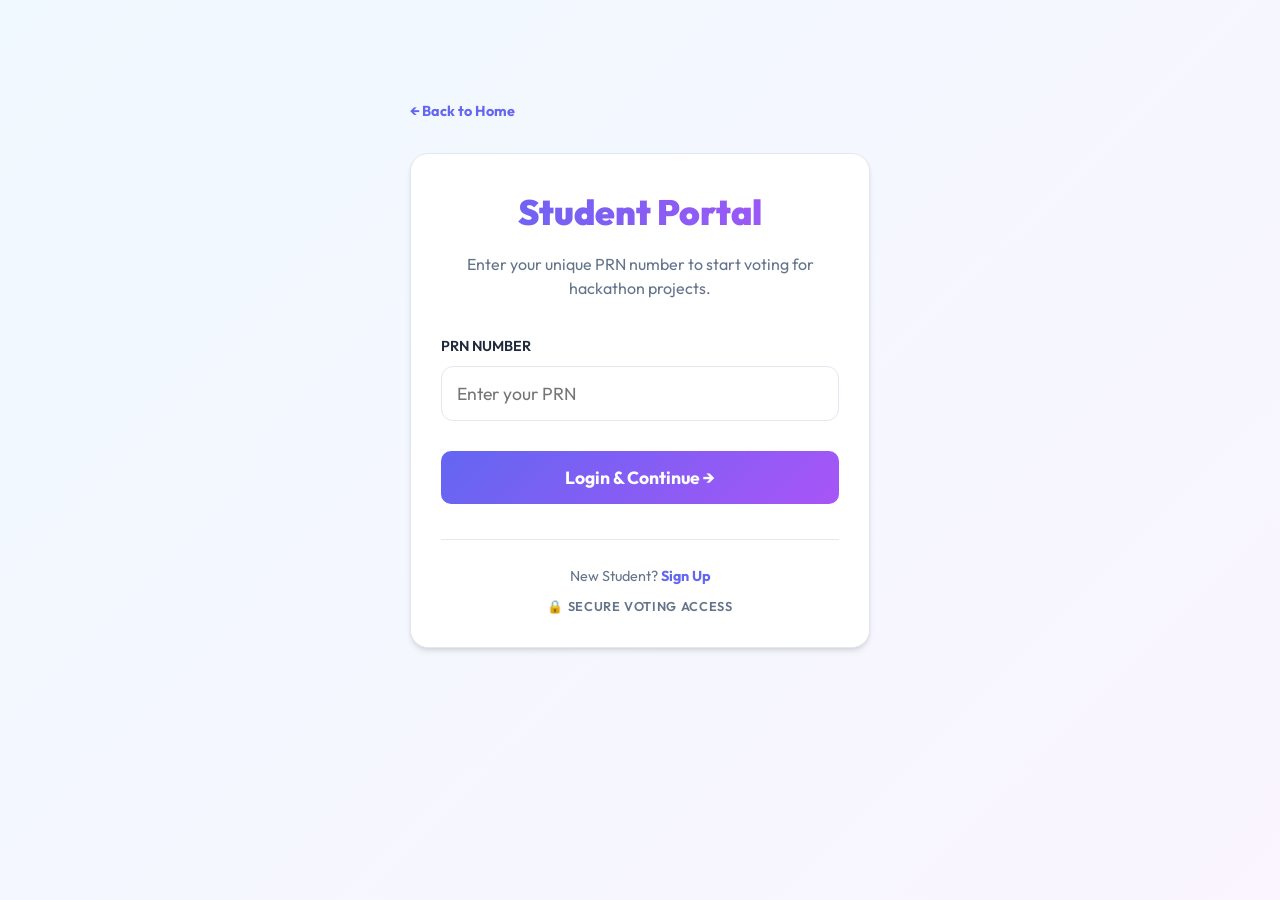
==== frontend/dashboard.html @ 2f5ead11 "dashboard" ====
<!DOCTYPE html>
<html lang="en">
<head>
    <meta charset="UTF-8">
    <meta name="viewport" content="width=device-width, initial-scale=1.0">
    <title>Voting Dashboard - Hackathon 2026</title>
    <link rel="stylesheet" href="css/index.css">
    <link rel="stylesheet" href="css/dashboard_new.css">
    <link rel="preconnect" href="https://fonts.googleapis.com">
    <link rel="preconnect" href="https://fonts.gstatic.com" crossorigin>
    <link href="https://fonts.googleapis.com/css2?family=Outfit:wght@300;400;600;900&display=swap" rel="stylesheet">
    <link rel="stylesheet" href="https://cdnjs.cloudflare.com/ajax/libs/font-awesome/6.4.0/css/all.min.css">
</head>
<body class="dashboard-page">
    <div id="toast-container"></div>

    <div class="container" style="max-width: 1400px;">
        <nav class="dashboard-nav">
            <div class="logo gradient-text" style="font-size: 1.6rem; letter-spacing: -0.02em;">HACKVOTE</div>
            <div id="user-info" style="display: flex; align-items: center; gap: 20px; color: var(--text-muted);">
                <div style="background: #f1f5f9; padding: 6px 14px; font-size: 0.85rem; border-radius: 8px; border: 1px solid var(--border-color); color: var(--text-main); font-weight: 600;">
                    PRN: <span id="display-prn" style="color: var(--primary)"></span>
                </div>
                <button id="logout-btn" class="btn btn-outline" style="padding: 8px 18px; font-size: 0.85rem; border-radius: 8px;">Logout</button>
            </div>
        </nav>

        <header style="margin-bottom: 40px; text-align: center; display: flex; flex-direction: column; align-items: center;">
            <!-- Welcome Profile Card -->
            <div class="card staggered-entry" style="width: 100%; max-width: 800px; padding: 30px; border-radius: 20px; display: flex; align-items: center; gap: 25px; margin-bottom: 40px; text-align: left;">
                <div style="width: 60px; height: 60px; background: var(--primary); color: white; border-radius: 15px; display: flex; align-items: center; justify-content: center; font-size: 1.8rem; box-shadow: 0 10px 20px rgba(99, 102, 241, 0.2);">
                    <i class="fas fa-user-graduate"></i>
                </div>
                <div>
                    <h1 id="display-name" style="font-size: 2.2rem; font-weight: 800; color: var(--text-main); margin-bottom: 5px;">Welcome, Student</h1>
                    <div style="display: flex; gap: 15px; font-size: 0.95rem; color: var(--text-muted); font-weight: 600;">
                        <span><i class="fas fa-university" style="margin-right: 5px;"></i> <span id="displayBranch">---</span></span>
                        <span><i class="fas fa-calendar-alt" style="margin-right: 5px;"></i> <span id="displayYear">---</span></span>
                    </div>
                </div>
            </div>

            <h2 class="gradient-text staggered-entry" style="font-size: 2.4rem; margin-bottom: 20px; font-weight: 900; animation-delay: 0.1s;">Hackathon Projects</h2>
            
            <div class="progress-container-card staggered-entry" style="margin-top: 40px; animation-delay: 0.1s;">
                <h3 style="margin-bottom: 12px; font-size: 0.85rem; text-transform: uppercase; letter-spacing: 0.1em; color: var(--text-muted); font-weight: 800;">Voting Progress</h3>
                
                <div class="progress-stats" style="margin-bottom: 8px;">
                    <p id="progress-text" style="color: var(--text-muted); font-size: 0.95rem; font-weight: 600;">You have voted for 0 / 70 teams</p>
                    <div class="progress-percent" id="progress-percent-text">0%</div>
                </div>

                <div class="voting-progress-bar">
                    <div id="progress-indicator" class="progress-fill"></div>
                </div>
            </div>
            
            <div class="staggered-entry" style="display: flex; justify-content: center; animation-delay: 0.2s;">
                <div class="search-wrapper">
                    <i class="fas fa-search"></i>
                    <input type="text" id="search-projects" placeholder="Search by team name..." oninput="filterTeams()">
                </div>
            </div>
        </header>

        <main>
            <div id="projectsContainer" class="projects-grid">
                <!-- Project cards will be injected here by dashboard.js -->
                <div class="loader-container">
                    <div class="complex-loader"></div>
                    <p style="color: var(--text-muted); font-weight: 600;">Discovering innovative projects...</p>
                </div>
            </div>
        </main>
    </div>

    <script src="js/main.js"></script>
    <script src="js/dashboard.js"></script>
</body>
</html>
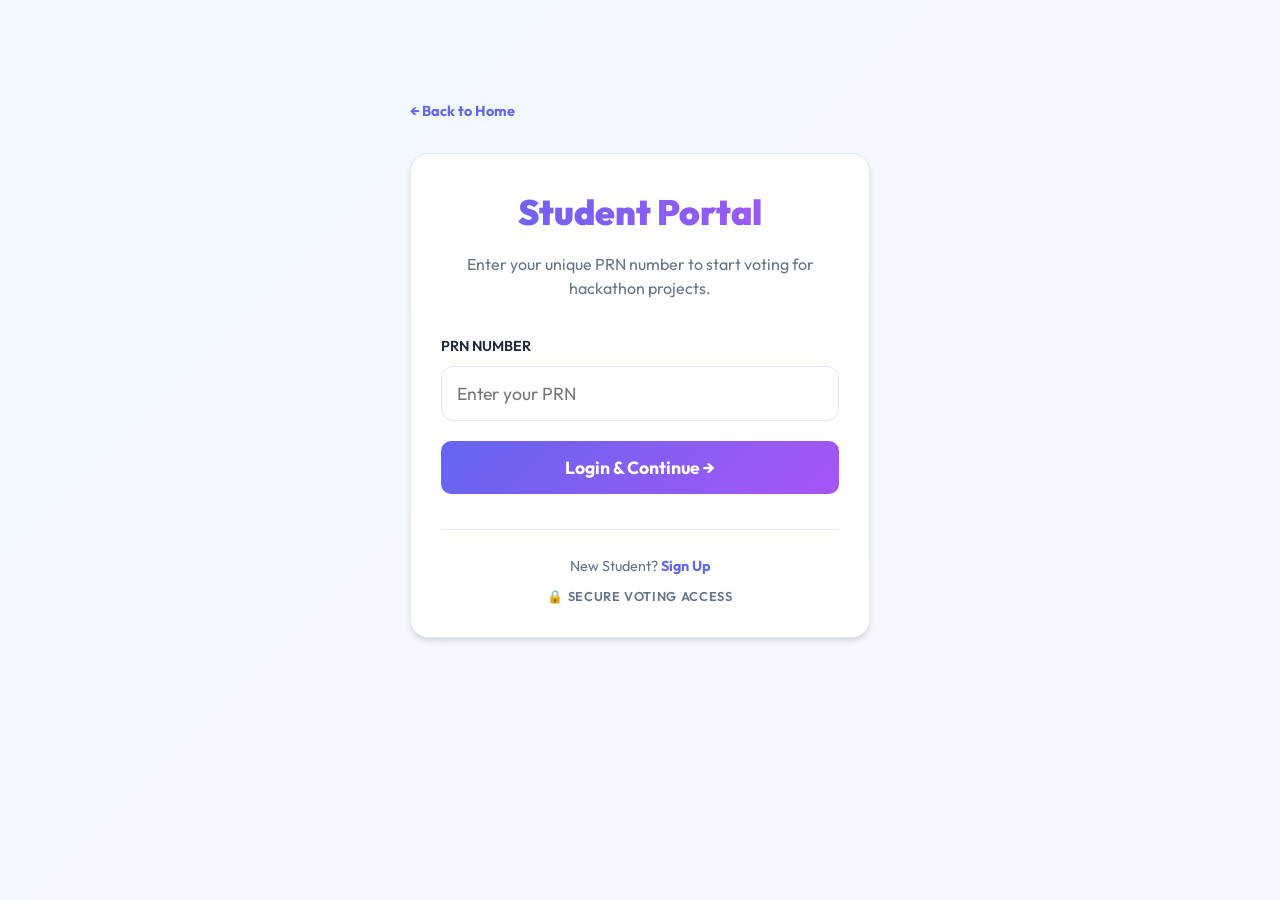
==== commit 3fd3c033: "del" ====
--- a/frontend/dashboard.html
+++ b/frontend/dashboard.html
@@ -5,6 +5,7 @@
     <meta name="viewport" content="width=device-width, initial-scale=1.0">
     <title>Voting Dashboard - Hackathon 2026</title>
     <link rel="stylesheet" href="css/index.css">
+    <link rel="stylesheet" href="css/global.css">
     <link rel="stylesheet" href="css/dashboard_new.css">
     <link rel="preconnect" href="https://fonts.googleapis.com">
     <link rel="preconnect" href="https://fonts.gstatic.com" crossorigin>
@@ -25,40 +26,51 @@
             </div>
         </nav>
 
-        <header style="margin-bottom: 40px; text-align: center; display: flex; flex-direction: column; align-items: center;">
+        <header style="margin-bottom: 40px;">
             <!-- Welcome Profile Card -->
-            <div class="card staggered-entry" style="width: 100%; max-width: 800px; padding: 30px; border-radius: 20px; display: flex; align-items: center; gap: 25px; margin-bottom: 40px; text-align: left;">
-                <div style="width: 60px; height: 60px; background: var(--primary); color: white; border-radius: 15px; display: flex; align-items: center; justify-content: center; font-size: 1.8rem; box-shadow: 0 10px 20px rgba(99, 102, 241, 0.2);">
-                    <i class="fas fa-user-graduate"></i>
-                </div>
-                <div>
-                    <h1 id="display-name" style="font-size: 2.2rem; font-weight: 800; color: var(--text-main); margin-bottom: 5px;">Welcome, Student</h1>
-                    <div style="display: flex; gap: 15px; font-size: 0.95rem; color: var(--text-muted); font-weight: 600;">
-                        <span><i class="fas fa-university" style="margin-right: 5px;"></i> <span id="displayBranch">---</span></span>
-                        <span><i class="fas fa-calendar-alt" style="margin-right: 5px;"></i> <span id="displayYear">---</span></span>
+            <div class="profile-card staggered-entry" style="animation-delay: 0.1s;">
+                <div class="user-badge-container">
+                    <div class="user-avatar-placeholder">
+                        <i class="fas fa-user-graduate"></i>
+                    </div>
+                    <div class="user-profile-details">
+                        <h2 style="font-size: 1.8rem; font-weight: 800; color: var(--text-main); margin-bottom: 4px;">
+                            Welcome, <span id="display-name" class="gradient-text">Student</span>
+                        </h2>
+                        <div class="student-meta" style="display: flex; gap: 15px; color: var(--text-muted); font-size: 0.9rem; font-weight: 600;">
+                            <span><i class="fas fa-university" style="margin-right: 6px; opacity: 0.7;"></i><span id="displayBranch">Branch: IT</span></span>
+                            <span><i class="fas fa-calendar-alt" style="margin-right: 6px; opacity: 0.7;"></i><span id="displayYear">Year: Second Year</span></span>
+                        </div>
                     </div>
                 </div>
             </div>
 
-            <h2 class="gradient-text staggered-entry" style="font-size: 2.4rem; margin-bottom: 20px; font-weight: 900; animation-delay: 0.1s;">Hackathon Projects</h2>
-            
-            <div class="progress-container-card staggered-entry" style="margin-top: 40px; animation-delay: 0.1s;">
-                <h3 style="margin-bottom: 12px; font-size: 0.85rem; text-transform: uppercase; letter-spacing: 0.1em; color: var(--text-muted); font-weight: 800;">Voting Progress</h3>
+            <!-- New Multi-Stat Voting Progress Tracker -->
+            <div class="progress-container-card staggered-entry" style="animation-delay: 0.2s; margin-top: 25px;">
+                <div class="progress-header" style="text-align: center; margin-bottom: 20px;">
+                    <h3 style="font-size: 0.85rem; text-transform: uppercase; letter-spacing: 0.15em; color: var(--text-muted); font-weight: 800;">Voting Progress</h3>
+                </div>
                 
-                <div class="progress-stats" style="margin-bottom: 8px;">
-                    <p id="progress-text" style="color: var(--text-muted); font-size: 0.95rem; font-weight: 600;">You have voted for 0 / 70 teams</p>
-                    <div class="progress-percent" id="progress-percent-text">0%</div>
+                <div class="progress-stats-row" style="display: flex; justify-content: space-between; align-items: flex-end; margin-bottom: 12px;">
+                    <div class="stat-group">
+                        <p id="progress-text" style="color: var(--text-main); font-size: 1rem; font-weight: 700; margin-bottom: 2px;">You have voted for 0 / 70 teams</p>
+                        <p style="font-size: 0.8rem; color: var(--text-muted); font-weight: 500;">Support your fellow innovators by casting all votes</p>
+                    </div>
+                    <div class="progress-percent" id="progress-percent-text" style="font-size: 1.5rem; font-weight: 900; color: var(--primary);">0%</div>
                 </div>
 
-                <div class="voting-progress-bar">
-                    <div id="progress-indicator" class="progress-fill"></div>
+                <div class="voting-progress-bar" style="height: 10px; background: #f1f5f9; border-radius: 20px; overflow: hidden;">
+                    <div id="progress-indicator" class="progress-fill" style="width: 0%; height: 100%; border-radius: 20px;"></div>
                 </div>
             </div>
             
-            <div class="staggered-entry" style="display: flex; justify-content: center; animation-delay: 0.2s;">
-                <div class="search-wrapper">
-                    <i class="fas fa-search"></i>
-                    <input type="text" id="search-projects" placeholder="Search by team name..." oninput="filterTeams()">
+            <div class="staggered-entry" style="text-align: center; margin-top: 45px; animation-delay: 0.3s;">
+                <h2 style="font-size: 1.8rem; font-weight: 900; color: var(--text-main); margin-bottom: 25px; letter-spacing: -0.02em;">Hackathon Projects</h2>
+                <div style="display: flex; justify-content: center;">
+                    <div class="search-wrapper">
+                        <i class="fas fa-search"></i>
+                        <input type="text" id="search-projects" placeholder="Search by team name..." oninput="filterTeams()">
+                    </div>
                 </div>
             </div>
         </header>
--- a/frontend/css/global.css
+++ b/frontend/css/global.css
@@ -0,0 +1,343 @@
+/* Global Theme Variables - SaaS Light Style */
+:root {
+    --primary: #6366f1;
+    --primary-light: #818cf8;
+    --primary-dark: #4f46e5;
+    --secondary: #a855f7;
+    --accent: #0ea5e9;
+    --success: #10b981;
+    --warning: #f59e0b;
+    --danger: #ef4444;
+    --background: #f8fafc;
+    --card-bg: #ffffff;
+    --border-color: #e2e8f0;
+    --text-main: #1e293b;
+    --text-muted: #64748b;
+    --surface-shadow: 0 4px 6px -1px rgb(0 0 0 / 0.1), 0 2px 4px -2px rgb(0 0 0 / 0.1);
+    --hover-shadow: 0 20px 25px -5px rgb(0 0 0 / 0.1), 0 8px 10px -6px rgb(0 0 0 / 0.1);
+    --radius-md: 12px;
+    --radius-lg: 18px;
+}
+
+/* Global Reset & Base */
+* {
+    margin: 0;
+    padding: 0;
+    box-sizing: border-box;
+}
+
+body {
+    background: linear-gradient(135deg, #f0f9ff 0%, #faf5ff 100%);
+    background-attachment: fixed;
+    color: var(--text-main);
+    font-family: 'Outfit', sans-serif;
+    min-height: 100vh;
+    line-height: 1.6;
+}
+
+/* Typography */
+h1, h2, h3, h4, h5 {
+    color: var(--text-main);
+    font-weight: 800;
+}
+
+.gradient-text {
+    background: linear-gradient(to right, var(--primary), var(--secondary));
+    -webkit-background-clip: text;
+    background-clip: text;
+    -webkit-text-fill-color: transparent;
+}
+
+/* Common Layout Elements */
+.container {
+    max-width: 1200px;
+    margin: 0 auto;
+    padding: 0 20px;
+    width: 100%;
+}
+
+.hero-section {
+    display: flex;
+    flex-direction: column;
+    align-items: center;
+    justify-content: center;
+    text-align: center;
+    min-height: 70vh;
+    padding: 80px 20px;
+}
+
+.hero-h1 {
+    font-size: clamp(2.5rem, 8vw, 4.5rem);
+    line-height: 1.1;
+    margin-bottom: 25px;
+    font-weight: 900;
+    max-width: 1000px;
+}
+
+.hero-p {
+    font-size: clamp(1rem, 2vw, 1.25rem);
+    color: var(--text-muted);
+    max-width: 800px;
+    margin: 0 auto 50px;
+    line-height: 1.6;
+}
+
+/* Cards & Containers */
+.glass, .auth-container, .card, .stats-card {
+    background: var(--card-bg) !important;
+    border: 1px solid var(--border-color) !important;
+    border-radius: var(--radius-lg) !important;
+    padding: 30px;
+    box-shadow: var(--surface-shadow) !important;
+    backdrop-filter: none !important;
+}
+
+/* Form Styles */
+.form-group {
+    margin-bottom: 20px;
+}
+
+label {
+    display: block;
+    margin-bottom: 8px;
+    font-weight: 600;
+    font-size: 0.9rem;
+    color: var(--text-main);
+}
+
+input[type="text"],
+input[type="email"],
+input[type="password"],
+textarea {
+    width: 100%;
+    padding: 12px 16px;
+    background: #ffffff;
+    border: 1px solid var(--border-color);
+    border-radius: var(--radius-md);
+    color: var(--text-main);
+    font-family: 'Outfit', sans-serif;
+    transition: all 0.2s ease;
+}
+
+input:focus {
+    outline: none;
+    border-color: var(--primary);
+    box-shadow: 0 0 0 4px rgba(99, 102, 241, 0.1);
+}
+
+/* Button & UI Feedback */
+.btn {
+    padding: 12px 24px;
+    border-radius: 10px;
+    font-weight: 700;
+    cursor: pointer;
+    transition: all 0.2s ease;
+    border: none;
+    font-family: 'Outfit', sans-serif;
+    display: flex;
+    align-items: center;
+    justify-content: center;
+    gap: 8px;
+}
+
+.btn-primary {
+    background: linear-gradient(135deg, var(--primary), var(--secondary));
+    color: white;
+}
+
+.btn-primary:hover {
+    transform: translateY(-2px);
+    box-shadow: 0 10px 15px -3px rgba(99, 102, 241, 0.3);
+}
+
+.btn-admin {
+    background: linear-gradient(135deg, #f43f5e, #fb7185);
+    color: white;
+}
+
+.btn-admin:hover {
+    transform: translateY(-2px);
+    box-shadow: 0 10px 15px -3px rgba(244, 63, 94, 0.3);
+}
+
+.btn-outline {
+    background: transparent;
+    border: 1px solid var(--border-color);
+    color: var(--text-main);
+}
+
+.btn-outline:hover {
+    background: #f8fafc;
+    border-color: var(--primary);
+    color: var(--primary);
+}
+
+/* Button Loading state (Using [loading] attribute for maximum reliability) */
+.btn[loading] {
+    position: relative !important;
+    color: transparent !important;
+    pointer-events: none !important;
+    transition: none !important;
+}
+
+.btn[loading] * {
+    visibility: hidden !important;
+    opacity: 0 !important;
+}
+
+.btn[loading]::after {
+    content: "" !important;
+    position: absolute !important;
+    width: 20px !important;
+    height: 20px !important;
+    top: 50% !important;
+    left: 50% !important;
+    margin-top: -10px !important;
+    margin-left: -10px !important;
+    border: 3px solid rgba(255, 255, 255, 0.3) !important;
+    border-radius: 50% !important;
+    border-top-color: #ffffff !important;
+    animation: btn-spinner 0.6s linear infinite !important;
+    z-index: 10 !important;
+    visibility: visible !important;
+}
+
+.btn-outline[loading]::after {
+    border-top-color: var(--primary) !important;
+    border-left-color: rgba(99, 102, 241, 0.1) !important;
+}
+
+@keyframes btn-spinner {
+    from { transform: rotate(0deg); }
+    to { transform: rotate(360deg); }
+}
+
+/* Tables (Admin Specific) */
+table {
+    width: 100%;
+    border-collapse: separate;
+    border-spacing: 0;
+    margin-top: 20px;
+    background: var(--card-bg);
+    border-radius: var(--radius-md);
+    overflow: hidden;
+    border: 1px solid var(--border-color);
+}
+
+th {
+    background: #f8fafc;
+    padding: 15px;
+    text-align: left;
+    font-weight: 700;
+    color: var(--text-muted);
+    border-bottom: 1px solid var(--border-color);
+}
+
+td {
+    padding: 15px;
+    border-bottom: 1px solid var(--border-color);
+    color: var(--text-main);
+}
+
+tr:last-child td {
+    border-bottom: none;
+}
+
+/* Toast (System) */
+#toast-container {
+    position: fixed;
+    bottom: 30px;
+    right: 30px;
+    z-index: 9999;
+}
+
+.toast {
+    padding: 12px 24px;
+    border-radius: 10px;
+    color: white;
+    font-weight: 700;
+    margin-top: 10px;
+    box-shadow: 0 10px 15px -3px rgba(0, 0, 0, 0.1);
+    animation: slideIn 0.3s ease-out;
+}
+
+.toast.success { background: var(--success); }
+.toast.error { background: var(--danger); }
+
+@keyframes slideIn {
+    from { transform: translateX(100%); opacity: 0; }
+    to { transform: translateX(0); opacity: 1; }
+}
+
+/* Shared Navigation */
+nav {
+    position: sticky;
+    top: 0;
+    z-index: 1000;
+    background: rgba(255, 255, 255, 0.9);
+    backdrop-filter: blur(10px);
+    border-bottom: 1px solid var(--border-color);
+    padding: 12px 5%;
+    display: flex;
+    justify-content: space-between;
+    align-items: center;
+    box-shadow: 0 1px 3px 0 rgb(0 0 0 / 0.1);
+}
+
+/* Admin Dashboard Specifics */
+.dashboard-stats {
+    display: grid;
+    grid-template-columns: repeat(auto-fit, minmax(240px, 1fr));
+    gap: 20px;
+    margin-bottom: 40px;
+}
+
+.stat-card {
+    text-align: center;
+    padding: 25px !important;
+}
+
+.stat-card h4 {
+    font-size: 2rem;
+    margin-bottom: 5px;
+    color: var(--primary);
+}
+
+.stat-card i {
+    font-size: 1.5rem;
+    margin-bottom: 10px;
+}
+
+.leaderboard-item {
+    display: flex;
+    justify-content: space-between;
+    align-items: center;
+    padding: 15px;
+    border-bottom: 1px solid var(--border-color);
+    transition: 0.2s;
+}
+
+.leaderboard-item:hover {
+    background: #f8fafc;
+}
+
+/* Modal UI */
+.modal {
+    display: none;
+    position: fixed;
+    top: 0;
+    left: 0;
+    width: 100%;
+    height: 100%;
+    background: rgba(15, 23, 42, 0.4);
+    backdrop-filter: blur(4px);
+    z-index: 2000;
+    align-items: center;
+    justify-content: center;
+}
+
+.modal-content {
+    max-width: 600px;
+    width: 90%;
+    padding: 40px !important;
+}
--- a/frontend/css/dashboard_new.css
+++ b/frontend/css/dashboard_new.css
@@ -0,0 +1,312 @@
+/* Dashboard Light Theme - Modern SaaS Style */
+:root {
+    --primary: #6366f1;
+    --primary-light: #818cf8;
+    --primary-dark: #4f46e5;
+    --secondary: #a855f7;
+    --accent: #0ea5e9;
+    --success: #10b981;
+    --warning: #f59e0b;
+    --danger: #ef4444;
+    --background: #f8fafc;
+    --card-bg: #ffffff;
+    --border-color: #e2e8f0;
+    --text-main: #1e293b;
+    --text-muted: #64748b;
+    --surface-shadow: 0 4px 6px -1px rgb(0 0 0 / 0.1), 0 2px 4px -2px rgb(0 0 0 / 0.1);
+    --hover-shadow: 0 20px 25px -5px rgb(0 0 0 / 0.1), 0 8px 10px -6px rgb(0 0 0 / 0.1);
+    --radius-md: 12px;
+    --radius-lg: 18px;
+}
+
+/* Base Light Theme Setup */
+body.dashboard-page {
+    background: linear-gradient(135deg, #f0f9ff 0%, #faf5ff 100%);
+    background-attachment: fixed;
+    color: var(--text-main);
+    font-family: 'Outfit', sans-serif;
+}
+
+/* Clean Sticky Navbar */
+nav.dashboard-nav {
+    position: sticky;
+    top: 0;
+    z-index: 1000;
+    background: rgba(255, 255, 255, 0.9);
+    backdrop-filter: blur(10px);
+    -webkit-backdrop-filter: blur(10px);
+    border-bottom: 1px solid var(--border-color);
+    padding: 12px 5%;
+    margin-bottom: 40px;
+    display: flex;
+    justify-content: space-between;
+    align-items: center;
+    box-shadow: 0 1px 3px 0 rgb(0 0 0 / 0.1);
+}
+
+.logo.gradient-text {
+    background: linear-gradient(to right, var(--primary), var(--secondary));
+    -webkit-background-clip: text;
+    background-clip: text;
+    -webkit-text-fill-color: transparent;
+    font-weight: 900;
+}
+
+/* SaaS Style Cards */
+.profile-card {
+    background: var(--card-bg);
+    border: 1px solid var(--border-color);
+    border-radius: var(--radius-lg);
+    padding: 30px;
+    box-shadow: var(--surface-shadow);
+    margin-bottom: 25px;
+}
+
+.user-badge-container {
+    display: flex;
+    align-items: center;
+    gap: 25px;
+}
+
+.user-avatar-placeholder {
+    width: 64px;
+    height: 64px;
+    background: linear-gradient(135deg, var(--primary), var(--secondary));
+    border-radius: 18px;
+    display: flex;
+    align-items: center;
+    justify-content: center;
+    color: white;
+    font-size: 1.8rem;
+    box-shadow: 0 10px 20px -5px rgba(99, 102, 241, 0.4);
+}
+
+.user-profile-details {
+    flex-grow: 1;
+}
+
+.progress-container-card {
+    background: var(--card-bg);
+    border: 1px solid var(--border-color);
+    border-radius: var(--radius-lg);
+    padding: 30px;
+    margin-bottom: 40px;
+    box-shadow: var(--surface-shadow);
+}
+
+.voting-progress-bar {
+    height: 12px;
+    width: 100%;
+    background: #f1f5f9;
+    border-radius: 20px;
+    margin: 15px 0;
+    overflow: hidden;
+    position: relative;
+}
+
+.progress-fill {
+    height: 100%;
+    background: linear-gradient(90deg, var(--primary), var(--secondary));
+    background-size: 200% 100%;
+    width: 0%;
+    transition: width 1s cubic-bezier(0.4, 0, 0.2, 1);
+    border-radius: 20px;
+}
+
+.progress-stats {
+    display: flex;
+    justify-content: space-between;
+    align-items: center;
+    margin-top: 10px;
+}
+
+.progress-percent {
+    font-weight: 800;
+    font-size: 1.25rem;
+    color: var(--primary);
+}
+
+/* Light Search Input */
+.search-wrapper {
+    position: relative;
+    max-width: 500px;
+    width: 100%;
+}
+
+.search-wrapper i {
+    position: absolute;
+    left: 18px;
+    top: 50%;
+    transform: translateY(-50%);
+    color: var(--text-muted);
+}
+
+.search-wrapper input {
+    width: 100%;
+    padding: 14px 14px 14px 50px;
+    background: #ffffff;
+    border: 1px solid var(--border-color);
+    border-radius: var(--radius-md);
+    color: var(--text-main);
+    font-size: 1rem;
+    transition: all 0.2s ease;
+    box-shadow: 0 1px 2px 0 rgb(0 0 0 / 0.05);
+}
+
+.search-wrapper input:focus {
+    outline: none;
+    border-color: var(--primary);
+    box-shadow: 0 0 0 4px rgba(99, 102, 241, 0.1);
+}
+
+/* Feed Grid */
+.projects-grid {
+    display: grid;
+    grid-template-columns: repeat(auto-fill, minmax(320px, 1fr));
+    gap: 24px;
+    padding-top: 20px;
+}
+
+/* Clean Dashboard Card */
+.project-card {
+    background: var(--card-bg);
+    border: 1px solid var(--border-color);
+    border-radius: var(--radius-lg);
+    padding: 24px;
+    transition: all 0.3s cubic-bezier(0.4, 0, 0.2, 1);
+    display: flex;
+    flex-direction: column;
+    height: 100%;
+    box-shadow: var(--surface-shadow);
+}
+
+.project-card:hover {
+    transform: translateY(-4px);
+    box-shadow: var(--hover-shadow);
+    border-color: var(--primary-light);
+}
+
+.team-badge {
+    align-self: flex-start;
+    padding: 4px 12px;
+    font-size: 0.7rem;
+    font-weight: 700;
+    background: #eef2ff;
+    color: var(--primary);
+    border-radius: 100px;
+    margin-bottom: 16px;
+    border: 1px solid #e0e7ff;
+}
+
+.project-card h3 {
+    font-size: 1.3rem;
+    font-weight: 800;
+    color: var(--text-main);
+    margin-bottom: 10px;
+}
+
+.project-desc {
+    font-size: 0.9rem;
+    line-height: 1.6;
+    color: var(--text-muted);
+    margin-bottom: 24px;
+    flex-grow: 1;
+}
+
+/* Modern Light Buttons */
+.vote-actions {
+    display: grid;
+    grid-template-columns: 1fr 1fr 1fr;
+    gap: 10px;
+}
+
+.vote-btn {
+    padding: 10px 4px;
+    border-radius: 10px;
+    font-size: 0.75rem;
+    font-weight: 700;
+    border: 1px solid var(--border-color);
+    background: #fff;
+    cursor: pointer;
+    transition: all 0.2s ease;
+    color: var(--text-main);
+    display: flex;
+    flex-direction: column;
+    align-items: center;
+    gap: 4px;
+}
+
+.vote-btn i { font-size: 1rem; margin-bottom: 2px; }
+
+.vote-btn:hover:not(:disabled) {
+    background: #f8fafc;
+    border-color: var(--primary);
+    color: var(--primary);
+    transform: scale(1.02);
+}
+
+.vote-btn:disabled {
+    opacity: 0.5;
+    cursor: not-allowed;
+    background: #f1f5f9;
+}
+
+/* Distinctive Category Colors */
+.vote-btn.best:hover:not(:disabled) { background: #ecfdf5; color: #059669; border-color: #059669; }
+.vote-btn.good:hover:not(:disabled) { background: #eff6ff; color: #2563eb; border-color: #2563eb; }
+.vote-btn.moderate:hover:not(:disabled) { background: #f8fafc; color: #475569; border-color: #475569; }
+
+/* Status Classes */
+.project-card.voted {
+    border-color: var(--success);
+    background: #f0fdf4;
+}
+
+.voted-msg {
+    margin-top: 15px;
+    display: flex;
+    align-items: center;
+    justify-content: center;
+    gap: 6px;
+    font-weight: 800;
+    font-size: 0.8rem;
+    color: var(--success);
+    padding: 8px;
+    background: #dcfce7;
+    border-radius: 8px;
+}
+
+/* Loader */
+.loader-container { padding: 80px 0; text-align: center; }
+.complex-loader {
+    width: 48px;
+    height: 48px;
+    border: 4px solid #f1f5f9;
+    border-top: 4px solid var(--primary);
+    border-radius: 50%;
+    margin: 0 auto 16px;
+    animation: spin 0.8s linear infinite;
+}
+
+@keyframes spin { 100% { transform: rotate(360deg); } }
+
+.staggered-entry {
+    animation: fadeInSlide 0.5s ease-out both;
+}
+
+@keyframes fadeInSlide {
+    from { opacity: 0; transform: translateY(10px); }
+    to { opacity: 1; transform: translateY(0); }
+}
+
+/* Layout Utilities */
+.btn-label { font-size: 0.65rem; }
+
+@media (max-width: 1024px) {
+    .projects-grid { grid-template-columns: repeat(2, 1fr); }
+}
+
+@media (max-width: 640px) {
+    .projects-grid { grid-template-columns: 1fr; }
+    .progress-container-card { padding: 20px; }
+}
